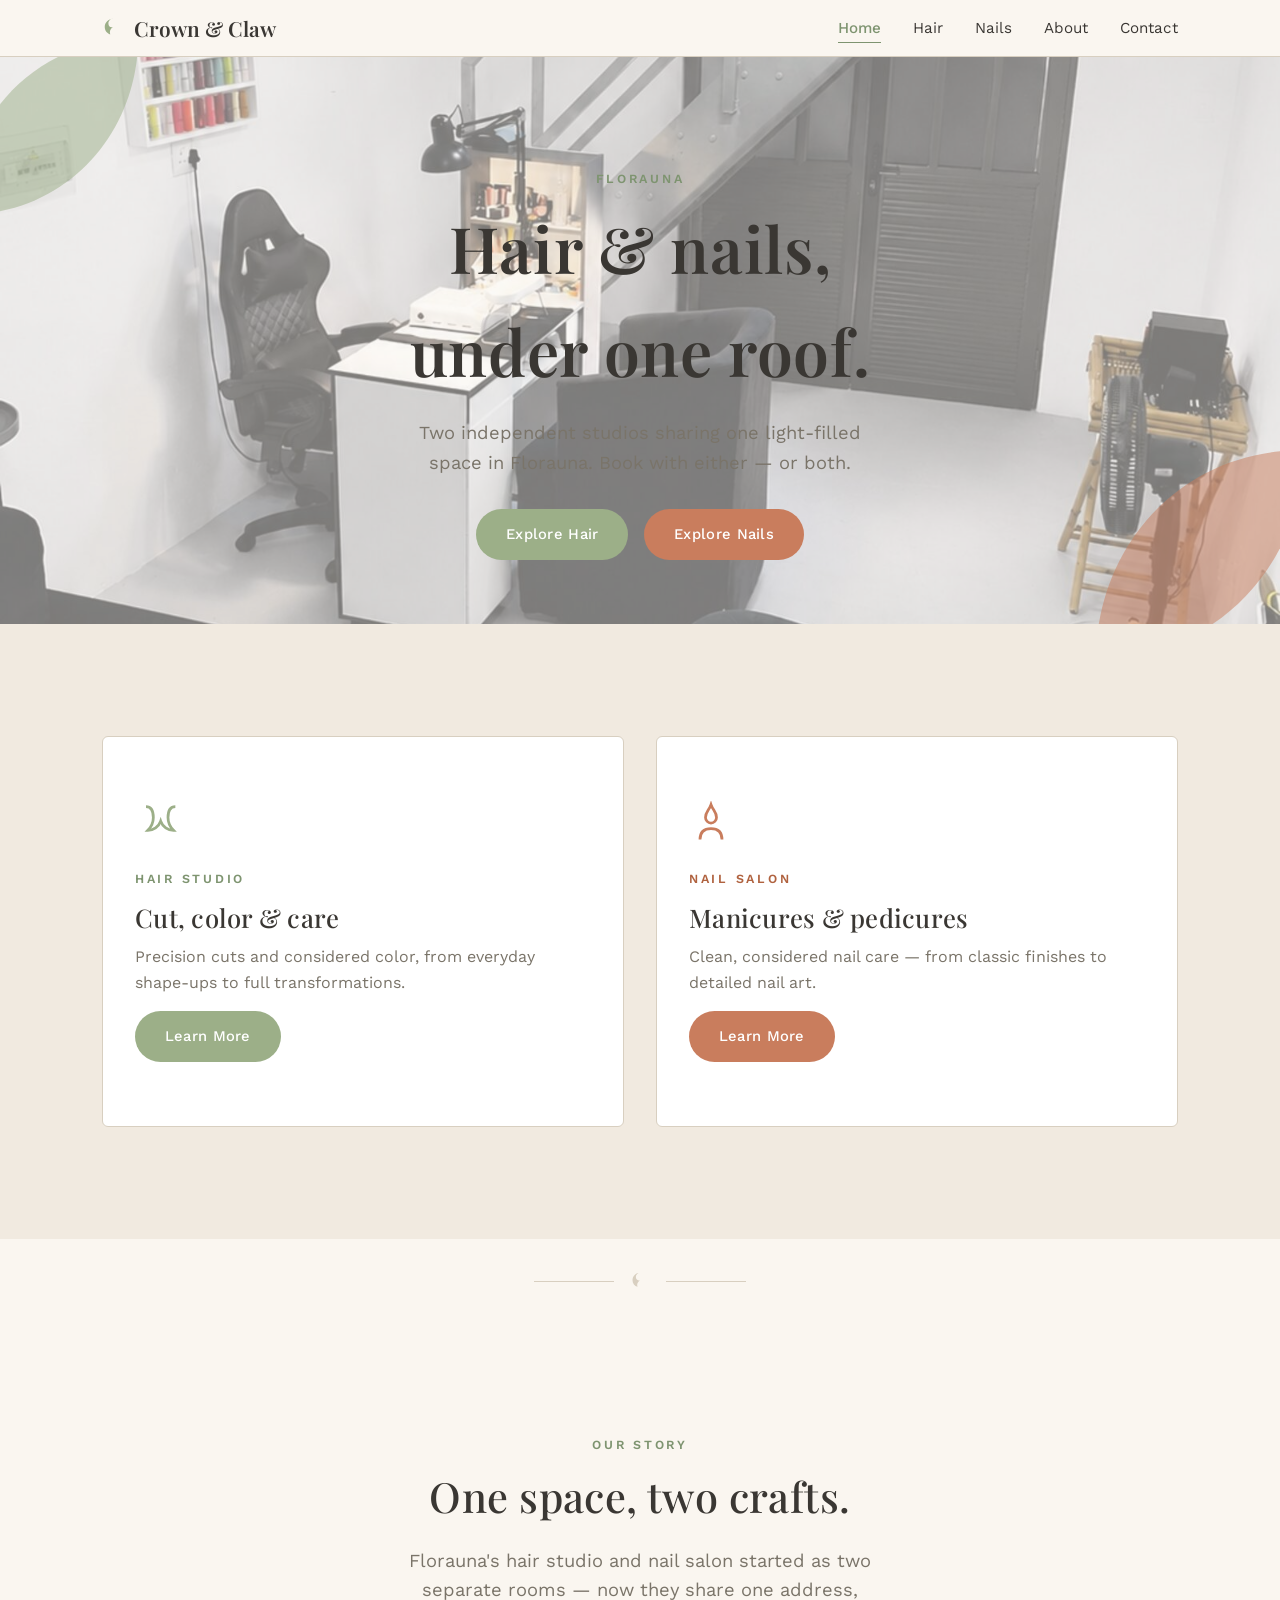
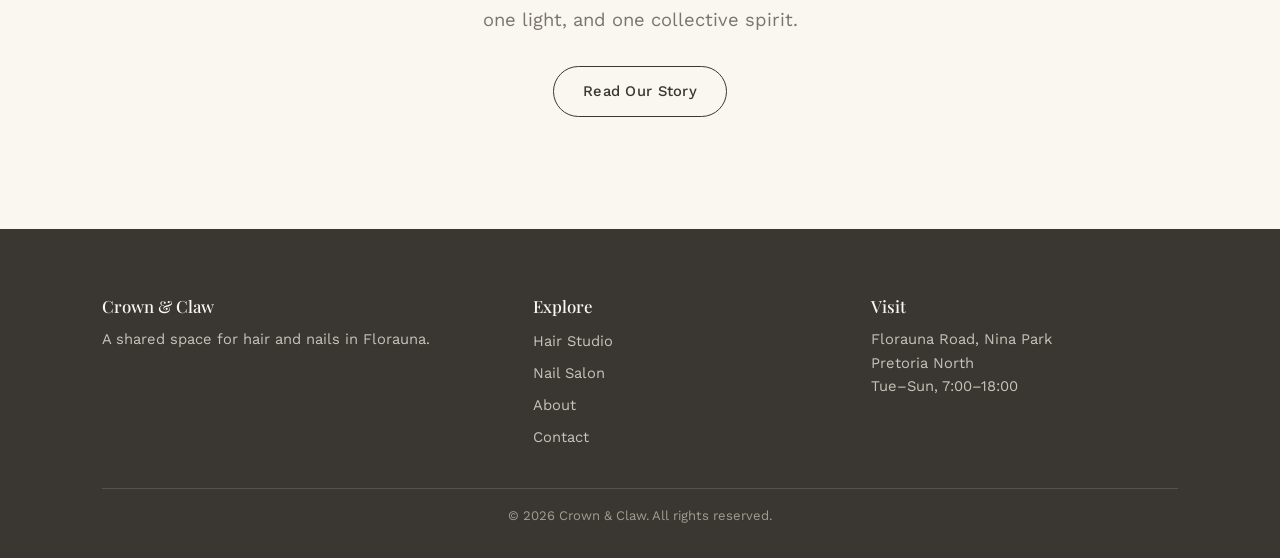
==== index.html @ 9910fbed "Update index.html" ====
<!DOCTYPE html>
<html lang="en">
<head>
     <!-- Google tag (gtag.js) -->
<script async src="https://www.googletagmanager.com/gtag/js?id=G-ZDJCRYYYSE"></script>
<script>
  window.dataLayer = window.dataLayer || [];
  function gtag(){dataLayer.push(arguments);}
  gtag('js', new Date());
  gtag('config', 'G-ZDJCRYYYSE');
</script>
<meta charset="UTF-8">
<meta name="viewport" content="width=device-width, initial-scale=1.0">
<title>Crown &amp; Claw — Hair &amp; Nails in Florauna</title>
<meta name="description" content="Crown &amp; Claw is a shared beauty space in Florauna, home to a hair salon and a nail salon under one roof.">
<link rel="stylesheet" href="/styles.css">
</head>
<body>

<!-- =========================================================
     HEADER / NAVIGATION
     Sticky nav, shared across every page. Update the "active"
     class on the current page's link only.
     ========================================================= -->
<header class="site-header">
  <nav class="nav">
    <a href="/" class="nav-logo" aria-label="Crown &amp; Claw — home">
      <!-- two interlocking leaves = two businesses, one space -->
      <svg viewBox="0 0 24 24" fill="currentColor" style="color:var(--color-sage)">
        <path d="M12 2C7 2 3 6 3 11c0 4 2.5 7 6 8-1-3 0-6 3-8-3 1-5-1-5-4 0-3 2.5-5 5-5z"/>
      </svg>
      Crown &amp; Claw
    </a>
    <ul class="nav-links">
      <li><a href="/" class="active">Home</a></li>
      <li><a href="/rueshair/">Hair</a></li>
      <li><a href="/talllee/">Nails</a></li>
      <li><a href="/about/">About</a></li>
      <li><a href="/contact/">Contact</a></li>
    </ul>
  </nav>
</header>

<!-- =========================================================
     HERO
     Introduces the shared space. No single service dominates —
     copy stays neutral between Hair and Nails.
     ========================================================= -->
<section class="hero">
  <div class="hero-photo" aria-hidden="true">
    <img src="/images/hero.jpg" alt="">
  </div>
  <div class="hero-ambient" aria-hidden="true">
    <svg class="leaf-1" viewBox="0 0 100 100" fill="currentColor"><path d="M10 90C10 50 40 10 90 10c0 40-30 80-80 80z"/></svg>
    <svg class="leaf-2" viewBox="0 0 100 100" fill="currentColor"><path d="M90 10C90 50 60 90 10 90c0-40 30-80 80-80z"/></svg>
  </div>
  <div class="wrap hero-inner">
    <span class="eyebrow">Florauna</span>
    <h1>Hair &amp; nails, under one roof.</h1>
    <p class="lede" style="margin-left:auto;margin-right:auto;text-align:center;">
      Two independent studios sharing one light-filled space in Florauna.
      Book with either — or both.
    </p>
    <div class="hero-actions">
      <a href="/rueshair/" class="btn btn-primary" style="background:var(--color-sage)">Explore Hair</a>
      <a href="/talllee/" class="btn btn-primary" style="background:var(--color-terracotta)">Explore Nails</a>
    </div>
  </div>
</section>

<!-- =========================================================
     SERVICE TILES
     Short summary of each business + link into its full page.
     ========================================================= -->
<section class="section section-alt">
  <div class="wrap">
    <div class="tiles">

      <!-- Hair tile -->
      <article class="tile tile--hair">
        <svg class="tile-icon" viewBox="0 0 24 24" fill="none" stroke="currentColor" stroke-width="1.5">
          <path d="M6 3c3 0 4 3 4 6s-1 5-3 7c3 0 6-2 7-5 1 3 4 5 7 5-2-2-3-4-3-7s1-6 4-6"/>
        </svg>
        <span class="eyebrow" style="color:var(--color-sage-deep)">Hair Studio</span>
        <h3>Cut, color &amp; care</h3>
        <p>Precision cuts and considered color, from everyday shape-ups to full transformations.</p>
        <a href="/rueshair/" class="btn btn-primary">Learn More</a>
      </article>

      <!-- Nails tile -->
      <article class="tile tile--nails">
        <svg class="tile-icon" viewBox="0 0 24 24" fill="none" stroke="currentColor" stroke-width="1.5">
          <path d="M12 2c1 3 3 4 3 7a3 3 0 0 1-6 0c0-3 2-4 3-7z"/>
          <path d="M6 21c0-4 2-6 6-6s6 2 6 6"/>
        </svg>
        <span class="eyebrow" style="color:var(--color-terracotta-deep)">Nail Salon</span>
        <h3>Manicures &amp; pedicures</h3>
        <p>Clean, considered nail care — from classic finishes to detailed nail art.</p>
        <a href="/talllee/" class="btn btn-primary">Learn More</a>
      </article>

    </div>
  </div>
</section>

<!-- Signature leaf divider — marks the seam between sections -->
<div class="leaf-divider" aria-hidden="true">
  <svg viewBox="0 0 24 24" fill="currentColor"><path d="M12 2C7 2 3 6 3 11c0 4 2.5 7 6 8-1-3 0-6 3-8-3 1-5-1-5-4 0-3 2.5-5 5-5z"/></svg>
</div>

<!-- =========================================================
     ABOUT TEASER
     Short pull-quote style intro, full story lives on About page.
     ========================================================= -->
<section class="section">
  <div class="wrap about-teaser">
    <span class="eyebrow">Our Story</span>
    <h2>One space, two crafts.</h2>
    <p class="lede" style="margin-left:auto;margin-right:auto;">
      Florauna's hair studio and nail salon started as two separate rooms —
      now they share one address, one light, and one collective spirit.
    </p>
    <a href="/about/" class="btn btn-outline">Read Our Story</a>
  </div>
</section>

<!-- =========================================================
     FOOTER
     Location, hours, quick links. Shared across every page.
     ========================================================= -->
<footer class="site-footer">
  <div class="wrap">
    <div class="footer-grid">
      <div>
        <h4>Crown &amp; Claw</h4>
        <p>A shared space for hair and nails in Florauna.</p>
      </div>
      <div>
        <h4>Explore</h4>
        <ul class="footer-links">
          <li><a href="/rueshair/">Hair Studio</a></li>
          <li><a href="/talllee/">Nail Salon</a></li>
          <li><a href="/about/">About</a></li>
          <li><a href="/contact/">Contact</a></li>
        </ul>
      </div>
      <div>
        <h4>Visit</h4>
        <p>Florauna Road, Nina Park<br>Pretoria North<br>Tue–Sun, 7:00–18:00</p>
      </div>
    </div>
    <div class="footer-bottom">
      &copy; 2026 Crown &amp; Claw. All rights reserved.
    </div>
  </div>
</footer>

</body>
</html>
---- styles.css ----
/* =========================================================
   CROWN & CLAW — SHARED STYLESHEET
   Used by: index.html, hair.html, nails.html, about.html, contact.html

   TABLE OF CONTENTS
   1. Fonts + Design Tokens (colors, spacing, type scale)
   2. Reset + Base Styles
   3. Typography
   4. Layout Utilities
   5. Navigation
   6. Buttons
   7. Hero
   8. Service Tiles (homepage)
   9. Leaf Divider (signature element)
   10. About Teaser Strip
   11. Footer
   12. Page-specific accent overrides (hair = sage, nails = terracotta)
   13. Responsive
   ========================================================= */

/* -----------------------------------------------------------
   1. FONTS + DESIGN TOKENS
   Change colors/fonts here and they update across every page.
----------------------------------------------------------- */
@import url('https://fonts.googleapis.com/css2?family=Playfair+Display:ital,wght@0,400;0,500;0,600;1,400&family=Work+Sans:wght@300;400;500;600&display=swap');

:root {
  /* Core palette — agreed "botanical neutral" direction */
  --color-bg: #FAF6F0;          /* warm cream background */
  --color-bg-alt: #F1EAE0;      /* slightly deeper cream, for alternating sections */
  --color-text: #3A3733;        /* soft charcoal */
  --color-text-muted: #7A7469;  /* lighter charcoal for secondary text */
  --color-sage: #9CAF88;        /* Hair accent */
  --color-sage-deep: #7E9470;   /* Hair accent, hover/dark state */
  --color-terracotta: #C97D5D;  /* Nails accent */
  --color-terracotta-deep: #B0623F; /* Nails accent, hover/dark state */
  --color-taupe: #D8CFC0;       /* dividers, borders */
  --color-white: #FFFFFF;

  /* Default accent — overridden per page in section 12 */
  --color-accent: var(--color-sage);
  --color-accent-deep: var(--color-sage-deep);

  /* Type scale */
  --font-display: 'Playfair Display', Georgia, serif;
  --font-body: 'Work Sans', -apple-system, sans-serif;

  /* Spacing scale */
  --space-xs: 0.5rem;
  --space-sm: 1rem;
  --space-md: 2rem;
  --space-lg: 4rem;
  --space-xl: 7rem;

  /* Shape */
  --radius: 6px;
  --radius-pill: 999px;
}

/* -----------------------------------------------------------
   2. RESET + BASE STYLES
----------------------------------------------------------- */
*, *::before, *::after { box-sizing: border-box; }

html { scroll-behavior: smooth; }

body {
  margin: 0;
  background: var(--color-bg);
  color: var(--color-text);
  font-family: var(--font-body);
  font-weight: 400;
  line-height: 1.6;
  -webkit-font-smoothing: antialiased;
}

img { max-width: 100%; display: block; }

a { color: inherit; text-decoration: none; }

/* Visible keyboard focus everywhere — accessibility floor */
a:focus-visible,
button:focus-visible {
  outline: 2px solid var(--color-accent-deep);
  outline-offset: 3px;
}

@media (prefers-reduced-motion: reduce) {
  html { scroll-behavior: auto; }
  * { animation-duration: 0.001ms !important; transition-duration: 0.001ms !important; }
}

/* -----------------------------------------------------------
   3. TYPOGRAPHY
----------------------------------------------------------- */
h1, h2, h3 {
  font-family: var(--font-display);
  font-weight: 500;
  color: var(--color-text);
  margin: 0 0 var(--space-sm);
  letter-spacing: 0.01em;
}

h1 { font-size: clamp(2.4rem, 5vw, 4rem); font-weight: 600; }
h2 { font-size: clamp(1.8rem, 3.5vw, 2.6rem); }
h3 { font-size: clamp(1.3rem, 2.5vw, 1.6rem); }

p { margin: 0 0 var(--space-sm); color: var(--color-text); }

.eyebrow {
  font-family: var(--font-body);
  font-size: 0.78rem;
  letter-spacing: 0.22em;
  text-transform: uppercase;
  color: var(--color-accent-deep);
  font-weight: 600;
  margin-bottom: var(--space-xs);
  display: block;
}

.lede {
  font-size: 1.15rem;
  color: var(--color-text-muted);
  max-width: 42ch;
}

/* -----------------------------------------------------------
   4. LAYOUT UTILITIES
----------------------------------------------------------- */
.wrap {
  max-width: 1140px;
  margin: 0 auto;
  padding: 0 var(--space-md);
}

.section {
  padding: var(--space-xl) 0;
}

.section-alt {
  background: var(--color-bg-alt);
}

/* -----------------------------------------------------------
   5. NAVIGATION
----------------------------------------------------------- */
.site-header {
  position: sticky;
  top: 0;
  z-index: 100;
  background: rgba(250, 246, 240, 0.92);
  backdrop-filter: blur(6px);
  border-bottom: 1px solid var(--color-taupe);
}

.nav {
  display: flex;
  align-items: center;
  justify-content: space-between;
  padding: var(--space-sm) var(--space-md);
  max-width: 1140px;
  margin: 0 auto;
}

.nav-logo {
  font-family: var(--font-display);
  font-size: 1.3rem;
  font-weight: 600;
  display: flex;
  align-items: center;
  gap: 0.6rem;
  line-height: 1;
}

.nav-logo-mark {
  width: 34px;
  height: 34px;
  border-radius: 50%;
  object-fit: cover;
  border: 1.5px solid var(--color-taupe);
  flex-shrink: 0;
}

.nav-logo svg { width: 22px; height: 22px; flex-shrink: 0; }

.nav-links {
  display: flex;
  gap: var(--space-md);
  list-style: none;
  margin: 0;
  padding: 0;
  font-size: 0.95rem;
}

.nav-links a {
  position: relative;
  padding: 0.25rem 0;
}

.nav-links a::after {
  content: '';
  position: absolute;
  left: 0; right: 0; bottom: -2px;
  height: 1.5px;
  background: var(--color-accent-deep);
  transform: scaleX(0);
  transform-origin: left;
  transition: transform 0.25s ease;
}

.nav-links a:hover::after,
.nav-links a.active::after {
  transform: scaleX(1);
}

.nav-links a.active { color: var(--color-accent-deep); font-weight: 500; }

.nav-toggle { display: none; }

/* -----------------------------------------------------------
   6. BUTTONS
----------------------------------------------------------- */
.btn {
  display: inline-block;
  padding: 0.8rem 1.8rem;
  border-radius: var(--radius-pill);
  font-family: var(--font-body);
  font-size: 0.92rem;
  font-weight: 500;
  letter-spacing: 0.02em;
  transition: background 0.2s ease, transform 0.2s ease, color 0.2s ease;
  cursor: pointer;
  border: 1.5px solid transparent;
}

.btn-primary {
  background: var(--color-accent);
  color: var(--color-white);
}
.btn-primary:hover { background: var(--color-accent-deep); transform: translateY(-1px); }

.btn-outline {
  background: transparent;
  border-color: var(--color-text);
  color: var(--color-text);
}
.btn-outline:hover {
  border-color: var(--color-accent-deep);
  color: var(--color-accent-deep);
}

/* -----------------------------------------------------------
   7. HERO
----------------------------------------------------------- */
.hero {
  padding: var(--space-xl) 0 var(--space-lg);
  text-align: center;
  position: relative;
  overflow: hidden;
}

/* Full-bleed hero photo with a soft cream wash so the headline
   stays readable while the real space still reads through. */
.hero-photo {
  position: absolute;
  inset: 0;
  z-index: 0;
}

.hero-photo img {
  width: 100%;
  height: 100%;
  object-fit: cover;
}

.hero-photo::after {
  content: '';
  position: absolute;
  inset: 0;
  background: rgba(250, 246, 240, 0.5);
}

.hero-inner {
  max-width: 640px;
  margin: 0 auto;
  position: relative;
  z-index: 2;
}

.hero .lede {
  margin: 0 auto var(--space-md);
}

.hero-actions {
  display: flex;
  gap: var(--space-sm);
  justify-content: center;
  flex-wrap: wrap;
}

/* Soft ambient leaf shapes behind the hero text — quiet, not literal photography */
.hero-ambient {
  position: absolute;
  inset: 0;
  z-index: 1;
  pointer-events: none;
}

.hero-ambient svg { position: absolute; opacity: 0.5; }
.hero-ambient .leaf-1 { top: -40px; left: -60px; width: 220px; color: var(--color-sage); }
.hero-ambient .leaf-2 { bottom: -60px; right: -50px; width: 260px; color: var(--color-terracotta); }

/* -----------------------------------------------------------
   8. SERVICE TILES (homepage)
----------------------------------------------------------- */
.tiles {
  display: grid;
  grid-template-columns: 1fr 1fr;
  gap: var(--space-md);
}

.tile {
  background: var(--color-white);
  border: 1px solid var(--color-taupe);
  border-radius: var(--radius);
  padding: var(--space-lg) var(--space-md);
  text-align: left;
  transition: transform 0.25s ease, box-shadow 0.25s ease;
}

.tile:hover {
  transform: translateY(-4px);
  box-shadow: 0 16px 32px -20px rgba(58, 55, 51, 0.35);
}

.tile-icon {
  width: 44px;
  height: 44px;
  margin-bottom: var(--space-sm);
}

.tile--hair .tile-icon { color: var(--color-sage); }
.tile--nails .tile-icon { color: var(--color-terracotta); }

.tile h3 { margin-bottom: 0.4rem; }

.tile p { color: var(--color-text-muted); margin-bottom: var(--space-sm); }

.tile--hair .btn-primary { background: var(--color-sage); }
.tile--hair .btn-primary:hover { background: var(--color-sage-deep); }

.tile--nails .btn-primary { background: var(--color-terracotta); }
.tile--nails .btn-primary:hover { background: var(--color-terracotta-deep); }

/* -----------------------------------------------------------
   9. LEAF DIVIDER — signature element
   A single sprig motif marks the seam between sections, standing
   in for the two businesses meeting in one shared, planted space.
----------------------------------------------------------- */
.leaf-divider {
  display: flex;
  align-items: center;
  justify-content: center;
  gap: var(--space-sm);
  padding: var(--space-md) 0;
}

.leaf-divider::before,
.leaf-divider::after {
  content: '';
  height: 1px;
  width: 80px;
  background: var(--color-taupe);
}

.leaf-divider svg { width: 20px; height: 20px; color: var(--color-taupe); }

/* -----------------------------------------------------------
   10. ABOUT TEASER STRIP (homepage)
----------------------------------------------------------- */
.about-teaser {
  text-align: center;
  max-width: 620px;
  margin: 0 auto;
}

.about-teaser .btn { margin-top: var(--space-sm); }

/* -----------------------------------------------------------
   11. FOOTER
----------------------------------------------------------- */
.site-footer {
  background: var(--color-text);
  color: var(--color-bg);
  padding: var(--space-lg) 0 var(--space-md);
}

.footer-grid {
  display: grid;
  grid-template-columns: 1.3fr 1fr 1fr;
  gap: var(--space-md);
  margin-bottom: var(--space-md);
}

.footer-grid h4 {
  font-family: var(--font-display);
  font-weight: 500;
  font-size: 1.05rem;
  margin: 0 0 var(--space-xs);
  color: var(--color-bg);
}

.footer-grid p, .footer-grid a { color: #C9C3B8; font-size: 0.92rem; }

.footer-links { list-style: none; margin: 0; padding: 0; }
.footer-links li { margin-bottom: 0.4rem; }
.footer-links a:hover { color: var(--color-bg); }

.footer-bottom {
  border-top: 1px solid #56514A;
  padding-top: var(--space-sm);
  font-size: 0.82rem;
  color: #A39C8F;
  text-align: center;
}

/* -----------------------------------------------------------
   12. PAGE-SPECIFIC ACCENT OVERRIDES
   hair.html adds class="accent-hair" to <body>
   nails.html adds class="accent-nails" to <body>
----------------------------------------------------------- */
body.accent-hair {
  --color-accent: var(--color-sage);
  --color-accent-deep: var(--color-sage-deep);
}

body.accent-nails {
  --color-accent: var(--color-terracotta);
  --color-accent-deep: var(--color-terracotta-deep);
}

/* -----------------------------------------------------------
   14. PHOTO FRAME
   Applied to every non-hero photo (provider shots, gallery grids)
   for a neater, consistent edge.
----------------------------------------------------------- */
.photo-frame {
  border: 6px solid var(--color-white);
  box-shadow: 0 6px 18px -8px rgba(58, 55, 51, 0.28);
}

/* -----------------------------------------------------------
   15. BOOKING MODAL
   Triggered by "Book Now" buttons on hair.html / nails.html.
   Collects service + date + time, then hands off to WhatsApp.
----------------------------------------------------------- */
.modal-overlay {
  display: none;
  position: fixed;
  inset: 0;
  background: rgba(58, 55, 51, 0.55);
  z-index: 200;
  align-items: center;
  justify-content: center;
  padding: var(--space-sm);
}

.modal-overlay.is-open {
  display: flex;
}

.modal {
  background: var(--color-bg);
  border-radius: var(--radius);
  padding: var(--space-md);
  max-width: 420px;
  width: 100%;
  position: relative;
  box-shadow: 0 24px 60px -20px rgba(58, 55, 51, 0.4);
}

.modal-close {
  position: absolute;
  top: var(--space-sm);
  right: var(--space-sm);
  background: none;
  border: none;
  font-size: 1.3rem;
  line-height: 1;
  cursor: pointer;
  color: var(--color-text-muted);
}

.modal h3 { margin-bottom: 0.3rem; }
.modal p.modal-sub { color: var(--color-text-muted); font-size: 0.9rem; margin-bottom: var(--space-sm); }

.modal-field { margin-bottom: var(--space-sm); }
.modal-field label { display: block; margin-bottom: 0.3rem; font-size: 0.9rem; }
.modal-field select,
.modal-field input {
  width: 100%;
  padding: 0.7rem;
  border: 1px solid var(--color-taupe);
  border-radius: var(--radius);
  font-family: var(--font-body);
  background: var(--color-white);
  font-size: 0.95rem;
}

.modal-submit { width: 100%; text-align: center; border: none; }

/* -----------------------------------------------------------
   16. RESPONSIVE
----------------------------------------------------------- */
@media (max-width: 720px) {
  .nav-links { gap: var(--space-sm); font-size: 0.85rem; }
  .tiles { grid-template-columns: 1fr; }
  .footer-grid { grid-template-columns: 1fr; gap: var(--space-lg); text-align: center; }
  .hero-ambient { display: none; }
}

@media (max-width: 480px) {
  .nav-links { gap: 0.6rem; }
  :root { --space-xl: 4.5rem; --space-lg: 2.5rem; }
}
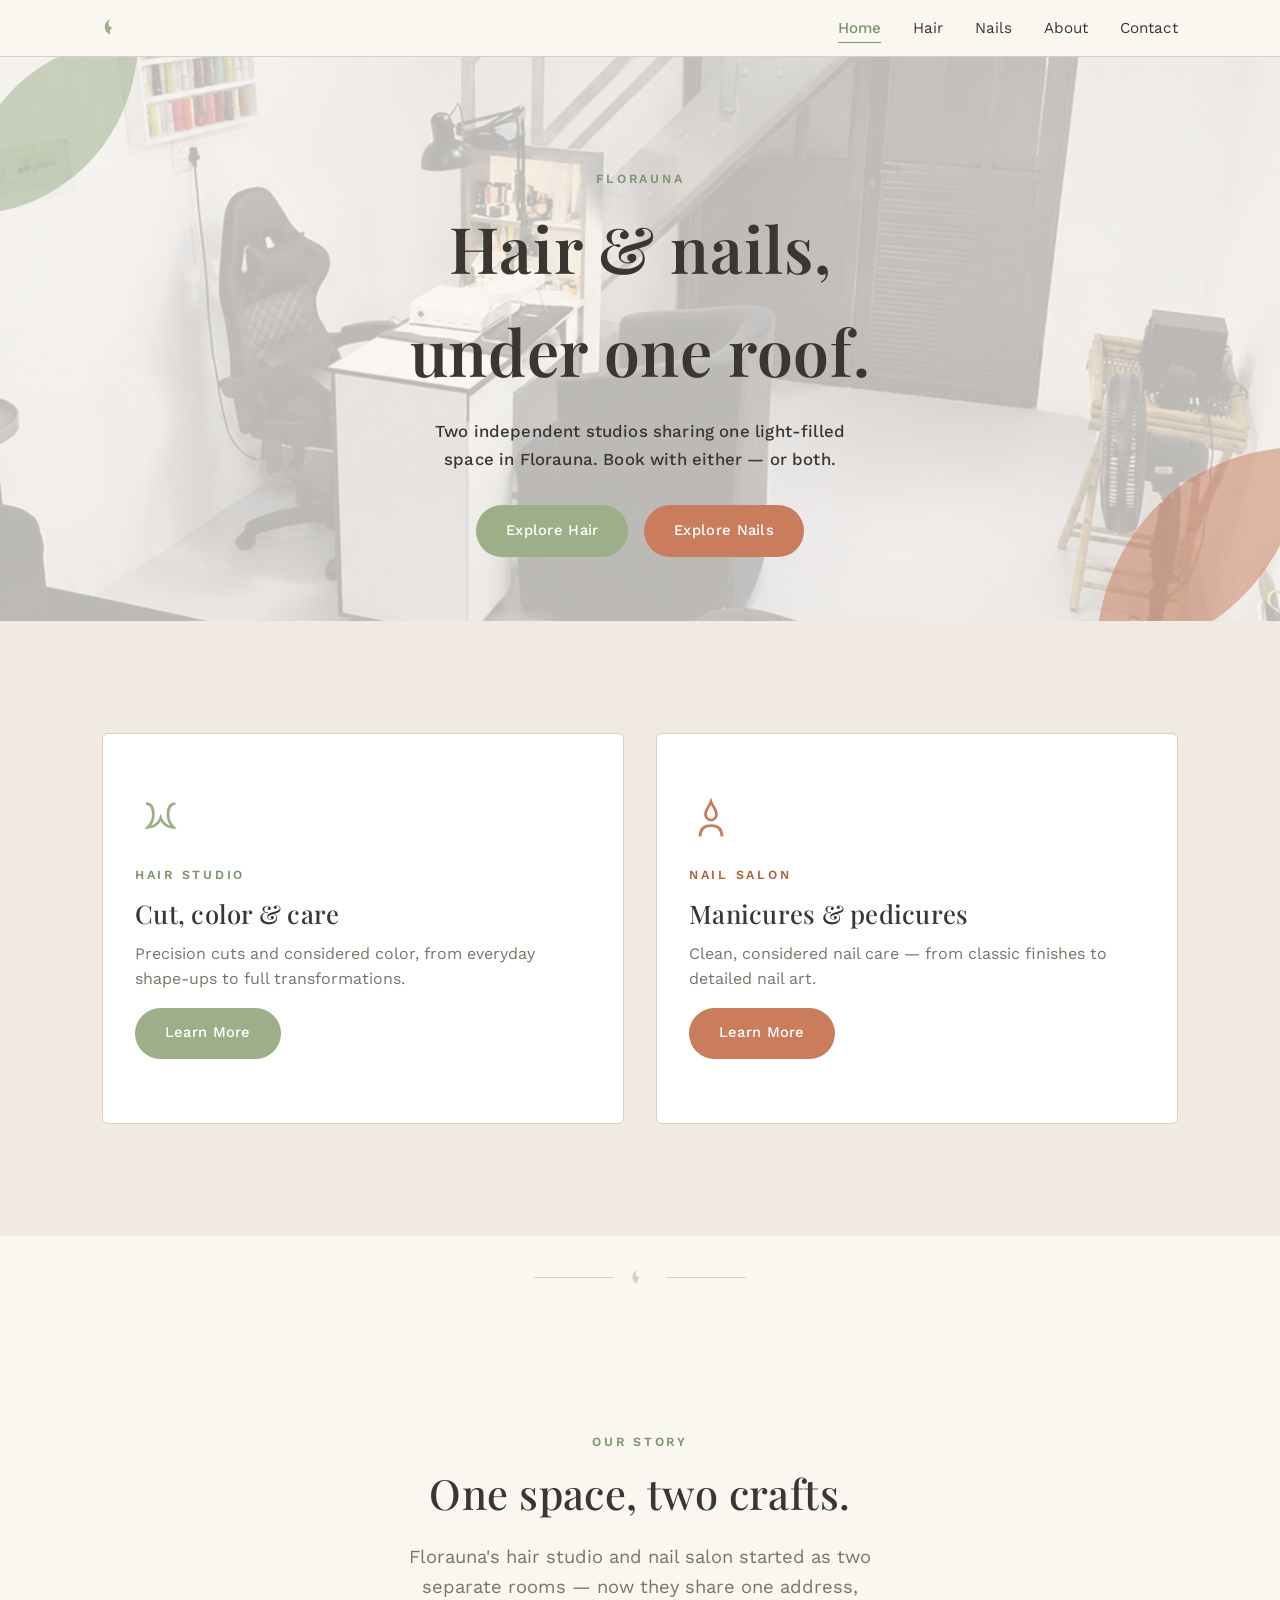
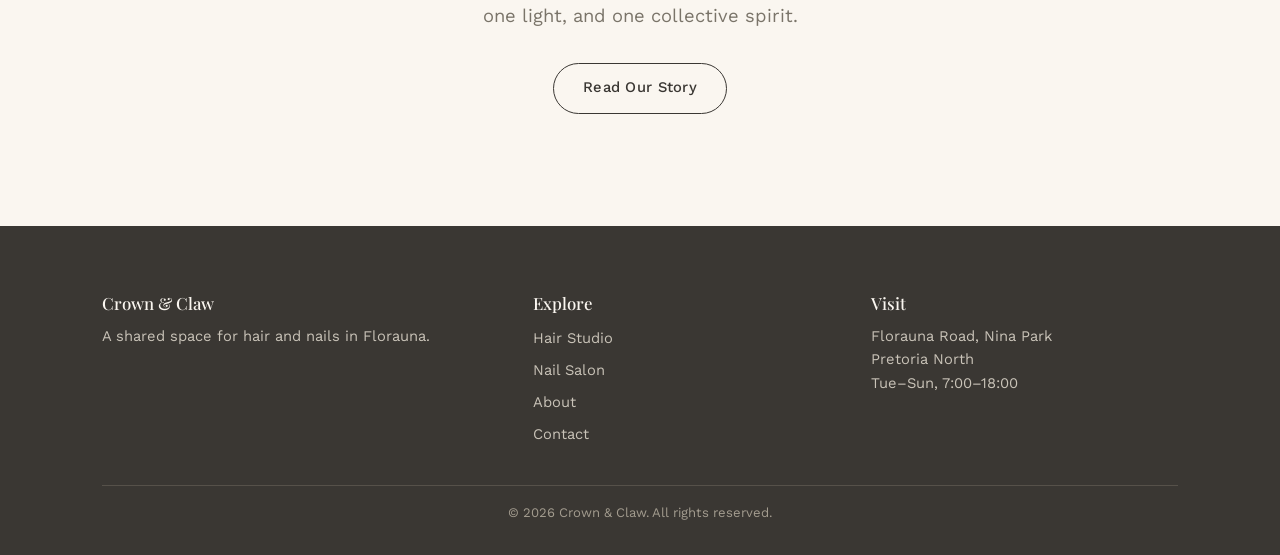
==== commit 0271d933: "Update index.html" ====
--- a/index.html
+++ b/index.html
@@ -1,14 +1,7 @@
 <!DOCTYPE html>
 <html lang="en">
 <head>
-     <!-- Google tag (gtag.js) -->
-<script async src="https://www.googletagmanager.com/gtag/js?id=G-ZDJCRYYYSE"></script>
-<script>
-  window.dataLayer = window.dataLayer || [];
-  function gtag(){dataLayer.push(arguments);}
-  gtag('js', new Date());
-  gtag('config', 'G-ZDJCRYYYSE');
-</script>
+     
 <meta charset="UTF-8">
 <meta name="viewport" content="width=device-width, initial-scale=1.0">
 <title>Crown &amp; Claw — Hair &amp; Nails in Florauna</title>
@@ -25,12 +18,11 @@
 <header class="site-header">
   <nav class="nav">
     <a href="/" class="nav-logo" aria-label="Crown &amp; Claw — home">
-      <!-- two interlocking leaves = two businesses, one space -->
-      <svg viewBox="0 0 24 24" fill="currentColor" style="color:var(--color-sage)">
-        <path d="M12 2C7 2 3 6 3 11c0 4 2.5 7 6 8-1-3 0-6 3-8-3 1-5-1-5-4 0-3 2.5-5 5-5z"/>
-      </svg>
-      Crown &amp; Claw
-    </a>
+  <!-- two interlocking leaves = two businesses, one space -->
+  <svg viewBox="0 0 24 24" fill="currentColor" style="color:var(--color-sage)">
+    <path d="M12 2C7 2 3 6 3 11c0 4 2.5 7 6 8-1-3 0-6 3-8-3 1-5-1-5-4 0-3 2.5-5 5-5z"/>
+  </svg>
+</a>
     <ul class="nav-links">
       <li><a href="/" class="active">Home</a></li>
       <li><a href="/rueshair/">Hair</a></li>
--- a/styles.css
+++ b/styles.css
@@ -277,7 +277,7 @@
   content: '';
   position: absolute;
   inset: 0;
-  background: rgba(250, 246, 240, 0.5);
+  background: rgba(250, 246, 240, 0.75);
 }
 
 .hero-inner {
@@ -289,6 +289,11 @@
 
 .hero .lede {
   margin: 0 auto var(--space-md);
+  color: #3A3733;
+  font-weight: 500;
+  font-size: 1.05rem;
+  line-height: 1.65;
+  letter-spacing: 0.01em;
 }
 
 .hero-actions {
@@ -510,16 +515,146 @@
 .modal-submit { width: 100%; text-align: center; border: none; }
 
 /* -----------------------------------------------------------
-   16. RESPONSIVE
------------------------------------------------------------ */
+   16. RESPONSIVE — MOBILE & TABLET
+----------------------------------------------------------- */
+
+/* Mobile & Tablet Layout Adjustments */
 @media (max-width: 720px) {
-  .nav-links { gap: var(--space-sm); font-size: 0.85rem; }
-  .tiles { grid-template-columns: 1fr; }
-  .footer-grid { grid-template-columns: 1fr; gap: var(--space-lg); text-align: center; }
-  .hero-ambient { display: none; }
-}
+
+  /* Page wrapper */
+  .wrap {
+    padding: 0 1.25rem;
+  }
+
+  /* Header & Navigation */
+  .nav {
+  flex-direction: row;
+  align-items: center;
+  justify-content: space-between;
+  gap: 0.75rem;
+  padding: 0.75rem 1rem;
+  text-align: left;
+}
+   
+.nav-logo {
+  flex-shrink: 0;
+  justify-content: flex-start;
+}
+   
+  .nav-links {
+  flex-wrap: nowrap;
+  justify-content: flex-end;
+  gap: 0.75rem;
+  font-size: 0.85rem;
+  white-space: nowrap;
+}
+
+  /* Hero */
+  .hero {
+    text-align: center;
+  }
+
+  .hero-actions {
+    flex-direction: column;
+    align-items: stretch;
+    width: 100%;
+    max-width: 320px;
+    margin: 0 auto;
+  }
+
+  .hero-actions .btn {
+    width: 100%;
+    text-align: center;
+  }
+
+  /* Decorative background */
+  .hero-ambient {
+    display: none;
+  }
+
+  /* Homepage Service Tiles */
+  .tiles {
+    grid-template-columns: 1fr;
+    gap: var(--space-sm);
+  }
+
+  .tile {
+    padding: var(--space-md);
+  }
+
+  .tile .btn {
+    width: 100%;
+    text-align: center;
+  }
+   
+  /* Gallery */
+  .gallery-grid {
+    grid-template-columns: 1fr;
+  }
+   
+     /* Contact Page */
+  .contact-grid {
+    grid-template-columns: 1fr !important;
+  }
+   
+  /* Footer */
+  .footer-grid {
+    grid-template-columns: 1fr;
+    gap: var(--space-lg);
+    text-align: center;
+  }
+
+  /* Hair & Nail Service Lists */
+  .service-row {
+    flex-direction: row;
+    justify-content: space-between;
+    align-items: center;
+    gap: 0.8rem;
+    font-size: 0.95rem;
+  }
+     /* Provider Intro / Our Story */
+  .provider-intro {
+    grid-template-columns: 1fr !important;
+    gap: var(--space-md) !important;
+  }
+
+  .provider-intro .photo-frame {
+    max-width: 420px;
+    width: 100%;
+    margin: 0 auto;
+  }
+
+  .provider-intro > div:last-child {
+    text-align: left;
+  }
+}
+  
+/* -----------------------------------------------------------
+   EXTRA SMALL MOBILE DEVICES
+----------------------------------------------------------- */
 
 @media (max-width: 480px) {
-  .nav-links { gap: 0.6rem; }
-  :root { --space-xl: 4.5rem; --space-lg: 2.5rem; }
-}
+
+  :root {
+    --space-xl: 3.5rem;
+    --space-lg: 2rem;
+  }
+
+  /* Navigation */
+  .nav-links {
+    gap: 0.5rem 0.8rem;
+    font-size: 0.85rem;
+  }
+
+  /* Hero */
+  .hero-actions {
+    max-width: 100%;
+  }
+
+  /* Booking Modal */
+  .modal {
+    width: 95%;
+    max-width: 420px;
+    padding: var(--space-sm);
+  }
+}
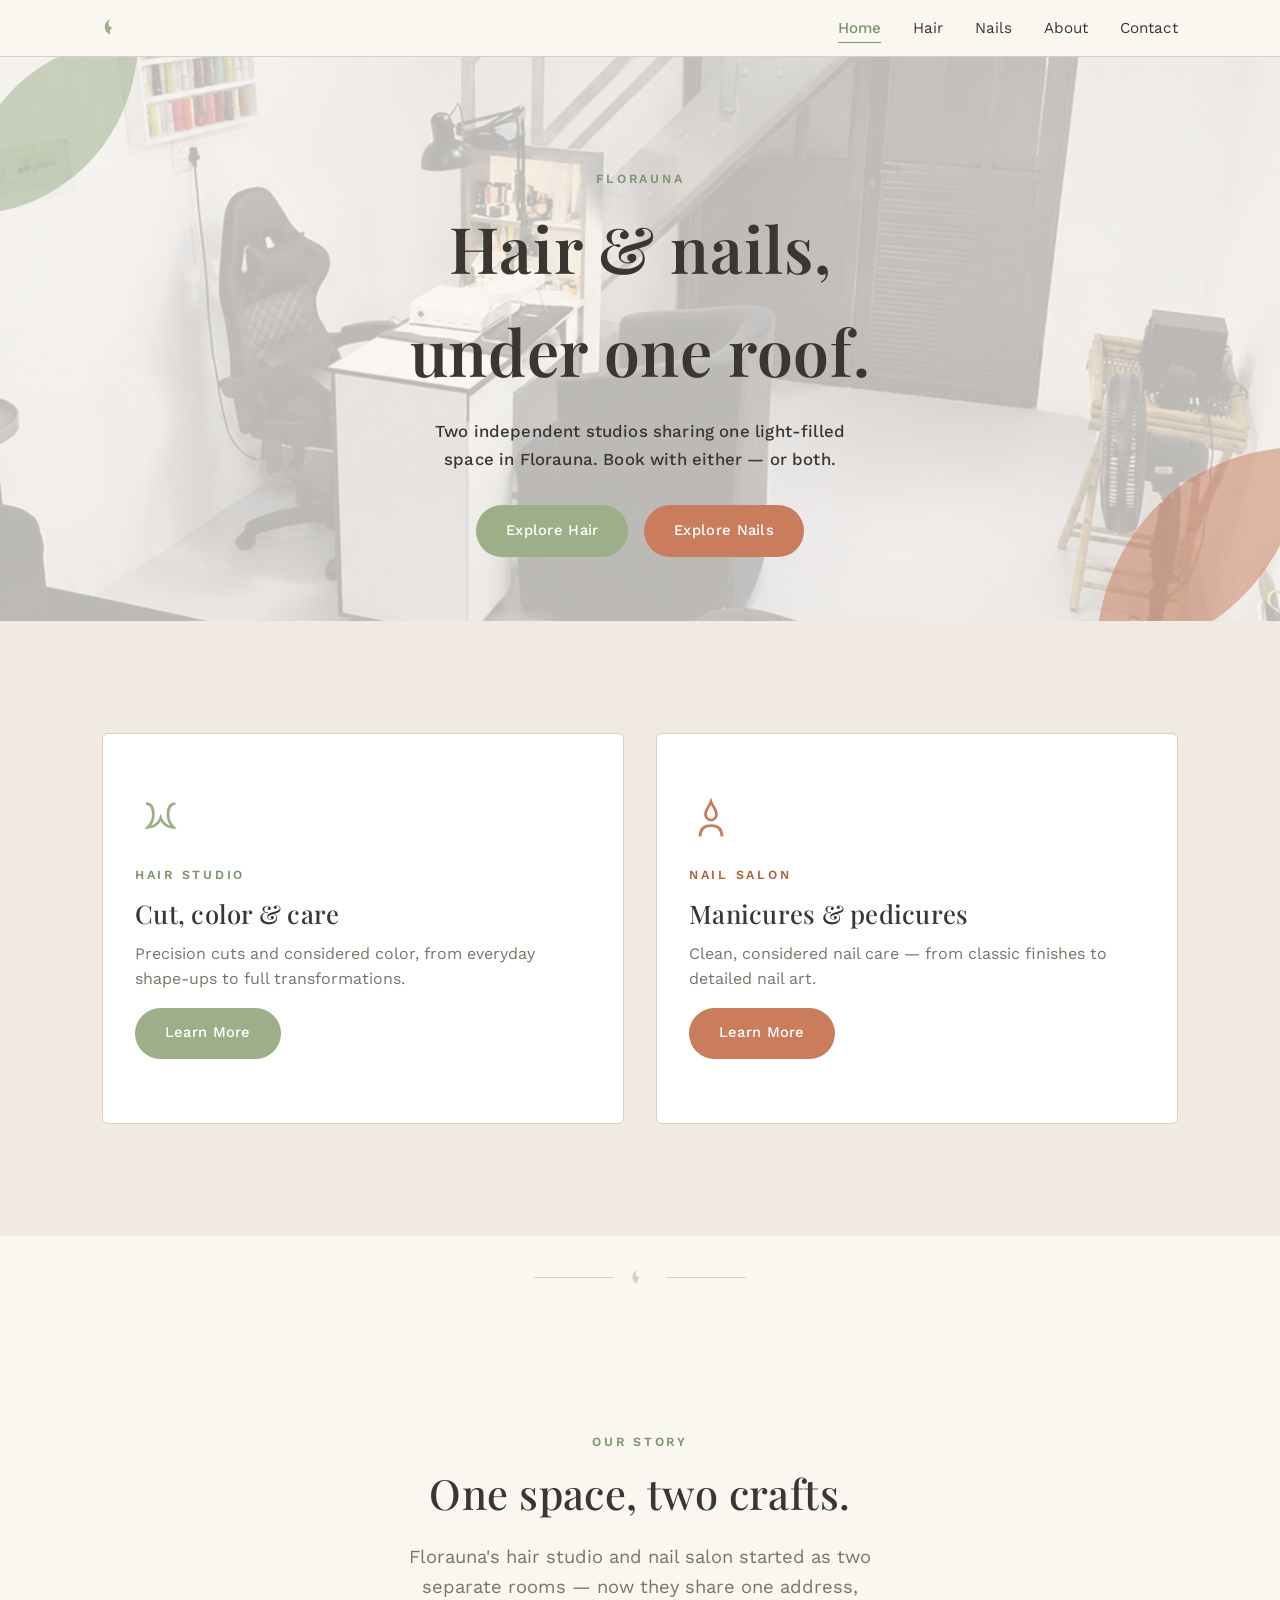
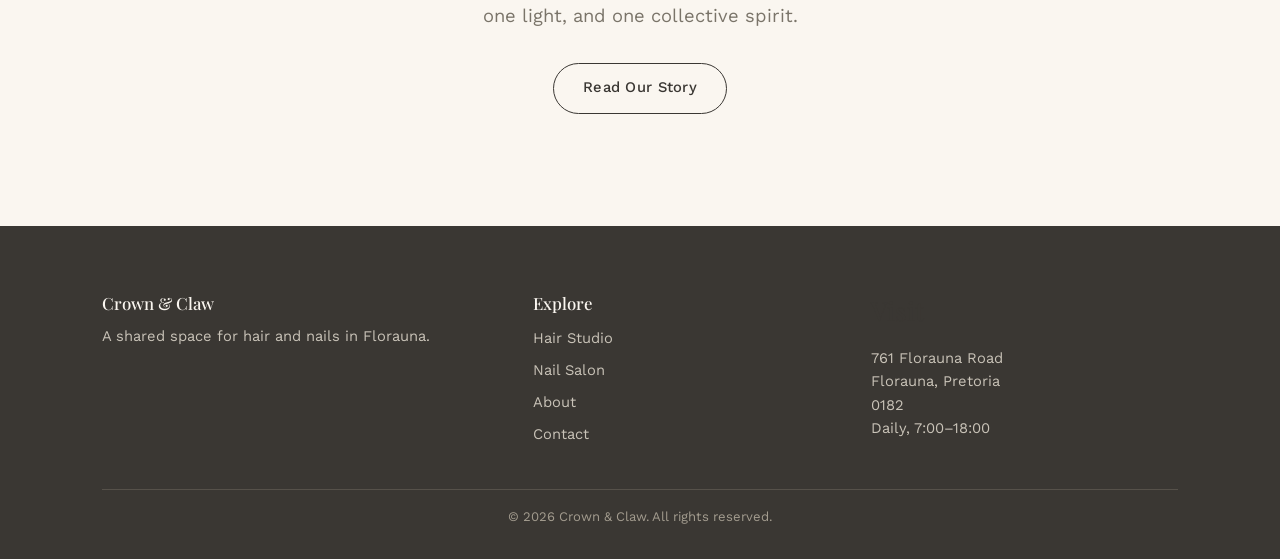
==== commit 01cb3100: "Update index.html" ====
--- a/index.html
+++ b/index.html
@@ -134,17 +134,25 @@
           <li><a href="/talllee/">Nail Salon</a></li>
           <li><a href="/about/">About</a></li>
           <li><a href="/contact/">Contact</a></li>
-        </ul>
-      </div>
-      <div>
-        <h4>Visit</h4>
-        <p>Florauna Road, Nina Park<br>Pretoria North<br>Tue–Sun, 7:00–18:00</p>
-      </div>
+      </ul>
     </div>
-    <div class="footer-bottom">
-      &copy; 2026 Crown &amp; Claw. All rights reserved.
+
+    <div>
+      <h3>Visit</h3>
+      <p>
+        761 Florauna Road<br>
+        Florauna, Pretoria<br>
+        0182<br>
+        Daily, 7:00–18:00
+      </p>
     </div>
+
   </div>
+
+  <div class="footer-bottom">
+    &copy; 2026 Crown &amp; Claw. All rights reserved.
+  </div>
+</div>
 </footer>
 
 </body>
--- a/styles.css
+++ b/styles.css
@@ -513,6 +513,59 @@
 }
 
 .modal-submit { width: 100%; text-align: center; border: none; }
+/* -----------------------------------------------------------
+   FAQ
+----------------------------------------------------------- */
+
+.faq-list {
+  display: flex;
+  flex-direction: column;
+  gap: 0.75rem;
+  max-width: 800px;
+  margin-left: auto;
+  margin-right: auto;
+}
+
+.faq-item {
+  border: 1px solid var(--color-taupe);
+  border-radius: var(--radius);
+  background: var(--color-white);
+  overflow: hidden;
+}
+
+.faq-item summary {
+  cursor: pointer;
+  padding: 1rem 1.25rem;
+  font-weight: 600;
+  list-style: none;
+  position: relative;
+  padding-right: 3rem;
+}
+
+.faq-item summary::-webkit-details-marker {
+  display: none;
+}
+
+.faq-item summary::after {
+  content: "+";
+  position: absolute;
+  right: 1.25rem;
+  top: 50%;
+  transform: translateY(-50%);
+  font-size: 1.25rem;
+  font-weight: 400;
+  color: var(--color-accent-deep);
+}
+
+.faq-item[open] summary::after {
+  content: "−";
+}
+
+.faq-item p {
+  margin: 0;
+  padding: 0 1.25rem 1.1rem;
+  line-height: 1.7;
+}
 
 /* -----------------------------------------------------------
    16. RESPONSIVE — MOBILE & TABLET
@@ -588,9 +641,9 @@
   }
    
   /* Gallery */
-  .gallery-grid {
-    grid-template-columns: 1fr;
-  }
+.gallery-grid {
+  grid-template-columns: 1fr !important;
+}
    
      /* Contact Page */
   .contact-grid {
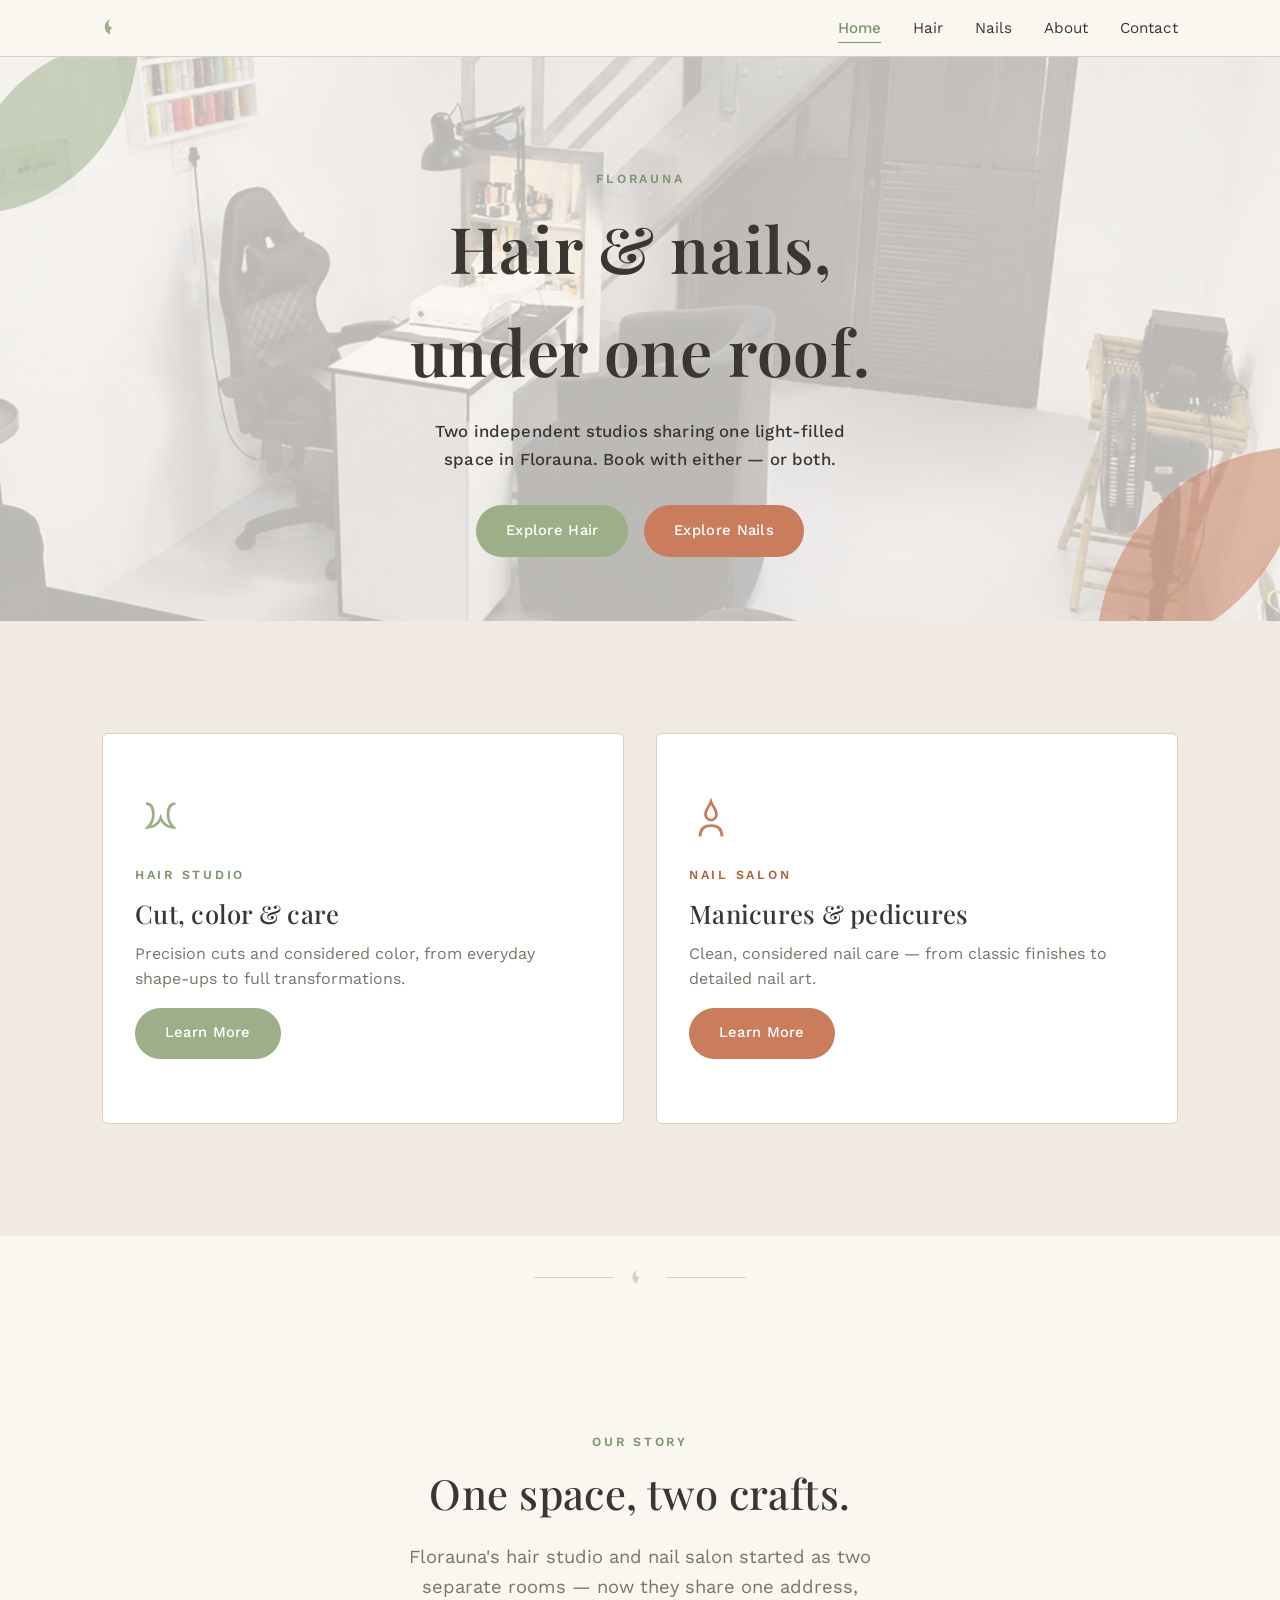
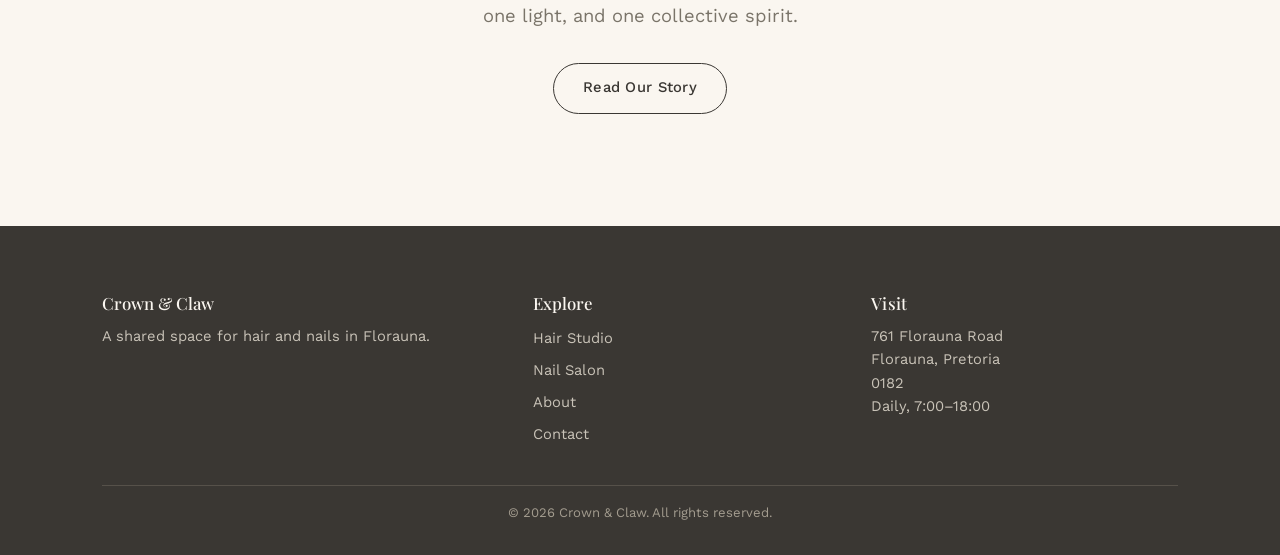
==== commit 00bd7572: "Update index.html" ====
--- a/index.html
+++ b/index.html
@@ -6,6 +6,66 @@
 <meta name="viewport" content="width=device-width, initial-scale=1.0">
 <title>Crown &amp; Claw — Hair &amp; Nails in Florauna</title>
 <meta name="description" content="Crown &amp; Claw is a shared beauty space in Florauna, home to a hair salon and a nail salon under one roof.">
+
+<script type="application/ld+json">
+{
+  "@context": "https://schema.org",
+  "@graph": [
+    {
+      "@type": "WebSite",
+      "@id": "https://crownandclaw.co.za/#website",
+      "url": "https://crownandclaw.co.za/",
+      "name": "Crown & Claw",
+      "description": "A shared beauty space in Florauna, home to a hair salon and a nail salon under one roof."
+    },
+    {
+      "@type": "WebPage",
+      "@id": "https://crownandclaw.co.za/#webpage",
+      "url": "https://crownandclaw.co.za/",
+      "name": "Crown & Claw — Hair & Nails in Florauna",
+      "description": "Crown & Claw is a shared beauty space in Florauna, home to a hair salon and a nail salon under one roof.",
+      "isPartOf": {
+        "@id": "https://crownandclaw.co.za/#website"
+      },
+      "about": [
+        {
+          "@id": "https://crownandclaw.co.za/rueshair/#business"
+        },
+        {
+          "@id": "https://crownandclaw.co.za/talllee/#business"
+        }
+      ]
+    },
+    {
+      "@type": "ItemList",
+      "@id": "https://crownandclaw.co.za/#businesses",
+      "name": "Beauty Studios at Crown & Claw",
+      "numberOfItems": 2,
+      "itemListElement": [
+        {
+          "@type": "ListItem",
+          "position": 1,
+          "name": "Rue's Beauty Studio",
+          "url": "https://crownandclaw.co.za/rueshair/",
+          "item": {
+            "@id": "https://crownandclaw.co.za/rueshair/#business"
+          }
+        },
+        {
+          "@type": "ListItem",
+          "position": 2,
+          "name": "TallLee The Nail Tech",
+          "url": "https://crownandclaw.co.za/talllee/",
+          "item": {
+            "@id": "https://crownandclaw.co.za/talllee/#business"
+          }
+        }
+      ]
+    }
+  ]
+}
+</script>
+
 <link rel="stylesheet" href="/styles.css">
 </head>
 <body>
--- a/styles.css
+++ b/styles.css
@@ -407,6 +407,7 @@
   margin-bottom: var(--space-md);
 }
 
+.footer-grid h3,
 .footer-grid h4 {
   font-family: var(--font-display);
   font-weight: 500;
@@ -568,6 +569,14 @@
 }
 
 /* -----------------------------------------------------------
+   CONTACT PAGE
+----------------------------------------------------------- */
+
+.contact-details {
+  text-align: center;
+}
+
+/* -----------------------------------------------------------
    16. RESPONSIVE — MOBILE & TABLET
 ----------------------------------------------------------- */
 
@@ -620,6 +629,13 @@
     text-align: center;
   }
 
+     /* About Page Buttons */
+  .provider-intro .btn {
+    display: block;
+    width: 100%;
+    text-align: center;
+  }
+
   /* Decorative background */
   .hero-ambient {
     display: none;
